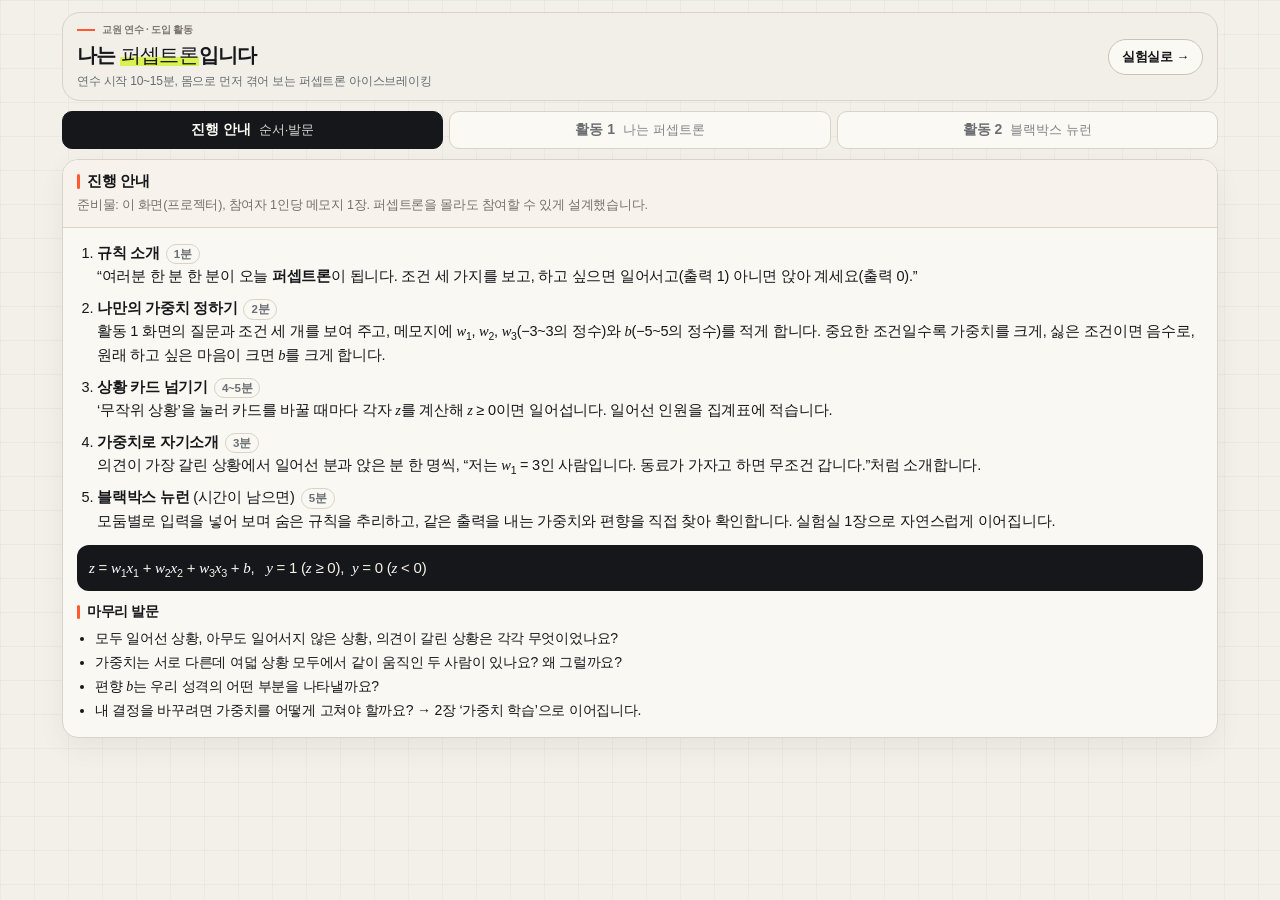
==== icebreaker/index.html @ 8905b806 "연수용 아이스브레이킹 페이지 추가 (나는 퍼셉트론 · 블랙박스 뉴런) Co-Authored-By: Claude Opus 5.5 <noreply@anthropic.com> Claud" ====
<!DOCTYPE html>
<html lang="ko">
<head>
<meta charset="UTF-8">
<meta name="viewport" content="width=device-width, initial-scale=1">
<title>퍼셉트론 아이스브레이킹</title>
<style>
  :root{
    --bg:#f2f0e9; --panel:#fbf9f3; --panel-2:#f4f1e9; --line:#d8d2c7;
    --text:#15171a; --muted:#6b6f74; --accent:#ff5a30; --lime:#d9f24f;
    --shadow:0 10px 28px rgba(21,23,26,.055); --radius:16px;
    --card:#fbf9f3; --ink:#15171a; --rule:#d8d2c7;
    --on:#d42a45; --off:#7d8798; --signal:#1c64d8; --good:#0c7f57; --bad:#b9500a;
    --math:"STIX Two Text","Times New Roman",serif;
  }
  *{box-sizing:border-box}
  html,body{margin:0}
  body{
    background:
      linear-gradient(rgba(21,23,26,.035) 1px, transparent 1px),
      linear-gradient(90deg, rgba(21,23,26,.035) 1px, transparent 1px),
      var(--bg);
    background-size:34px 34px;
    color:var(--text);
    font-family:Pretendard,"Apple SD Gothic Neo","Noto Sans KR",-apple-system,BlinkMacSystemFont,sans-serif;
    letter-spacing:-.015em; min-height:100vh; -webkit-font-smoothing:antialiased;
  }
  button,input,select{font:inherit;color:inherit}
  [hidden]{display:none!important}
  .app{width:100%;max-width:1180px;margin:0 auto;padding:12px;display:flex;flex-direction:column;gap:10px}

  .topbar{display:flex;gap:14px;justify-content:space-between;align-items:center;padding:10px 14px;
    background:rgba(242,240,233,.90);border:1px solid var(--line);border-radius:18px}
  .eyebrow{display:flex;align-items:center;gap:7px;margin-bottom:4px;color:#7b7770;font-size:10px;font-weight:750}
  .eyebrow span{display:block;width:18px;height:2px;background:var(--accent)}
  h1{font-size:clamp(19px,1.6vw,24px);margin:0;font-weight:800;letter-spacing:-.04em}
  h1 em{font-style:normal;font-weight:500;background:linear-gradient(transparent 60%,var(--lime) 0);padding:0 .04em}
  .subtitle{margin:4px 0 0;color:#666b6f;font-size:12px}
  .back{flex:none;color:var(--text);text-decoration:none;font-size:13px;font-weight:700;
    border:1px solid #c9c4b8;border-radius:999px;padding:8px 13px;background:#fbf9f3;white-space:nowrap}
  .back:hover{border-color:#15171a}

  .tabs{display:grid;grid-template-columns:repeat(3,1fr);gap:6px}
  .tabs button{display:flex;flex-direction:row;justify-content:center;gap:8px;align-items:center;padding:9px 4px;border-radius:10px;
    border:1px solid var(--rule);background:var(--card);color:var(--muted);font-weight:600;font-size:14px;cursor:pointer}
  .tabs button small{font-size:13px;font-weight:500;opacity:.85}
  .tabs button[aria-selected="true"]{background:var(--ink);color:var(--card);border-color:var(--ink)}
  .tabs button:focus-visible,.btn:focus-visible{outline:2px solid var(--signal);outline-offset:2px}

  .panel{min-width:0;display:flex;flex-direction:column;background:rgba(251,249,243,.96);border:1px solid var(--line);
    border-radius:var(--radius);box-shadow:var(--shadow);overflow:hidden}
  .panel-head{padding:12px 14px;border-bottom:1px solid var(--line);background:rgba(247,244,236,.92)}
  .panel-title{font-size:15px;font-weight:800;letter-spacing:-.025em;position:relative;padding-left:10px}
  .panel-title::before{content:"";position:absolute;left:0;top:.15em;bottom:.15em;width:3px;border-radius:3px;background:var(--accent)}
  .panel-desc{color:#74716b;font-size:12.5px;margin-top:5px;line-height:1.5}
  .panel-body{padding:14px;display:flex;flex-direction:column;gap:12px}
  .cols{display:grid;grid-template-columns:minmax(0,1.35fr) minmax(0,1fr);gap:10px;align-items:start}
  @media (max-width:900px){.cols{grid-template-columns:1fr}}

  .btn{border:1px solid #c9c4b8;background:#fbf9f3;color:#15171a;border-radius:999px;font-weight:700;font-size:14px;
    height:42px;padding:0 16px;cursor:pointer;line-height:1;white-space:nowrap;transition:background .15s,border-color .15s,transform .15s}
  .btn:hover:not(:disabled){transform:translateY(-1px);border-color:#15171a;background:#f2efe6}
  .btn:disabled{opacity:.4;cursor:not-allowed}
  .btn.primary{background:#15171a;color:#fff;border-color:#15171a}
  .btn.primary:hover:not(:disabled){background:#2b2e31}
  .btn.sm{height:34px;font-size:13px;padding:0 12px}
  .row{display:flex;flex-wrap:wrap;gap:8px;align-items:center}

  .m{font-family:var(--math);font-style:italic;font-weight:500}
  sub{font-style:normal;font-size:.72em;line-height:0}
  .lead{margin:0;font-size:14px;color:var(--muted);line-height:1.6}
  .formula{background:#15171a;color:#f6f2e9;border-radius:12px;padding:10px 12px;line-height:1.7;font-size:15px}
  .formula .m{color:#fff}

  /* 진행 안내 */
  .guide ol{margin:0;padding-left:20px;display:flex;flex-direction:column;gap:9px;font-size:14.5px;line-height:1.6}
  .guide li b{font-weight:800}
  .guide .time{display:inline-block;margin-left:6px;font-size:11.5px;font-weight:700;color:var(--muted);border:1px solid var(--rule);border-radius:99px;padding:0 7px}
  .ask-list{margin:0;padding-left:18px;font-size:14px;line-height:1.7}

  /* 상황 카드 */
  .preset{display:flex;gap:8px;align-items:center;flex-wrap:wrap}
  .preset select{height:38px;border:1px solid #c9c4b8;border-radius:10px;background:#fff;padding:0 10px;font-weight:700;max-width:100%}
  .question{font-size:clamp(22px,2.6vw,32px);font-weight:800;letter-spacing:-.04em;margin:0;text-align:center}
  .conds{display:grid;grid-template-columns:repeat(3,minmax(0,1fr));gap:10px}
  @media (max-width:620px){.conds{grid-template-columns:1fr}}
  .cond{border:2px solid var(--rule);border-radius:14px;background:#fff;padding:14px 12px;cursor:pointer;text-align:center;
    display:flex;flex-direction:column;gap:6px;align-items:center;transition:border-color .2s,background .2s}
  .cond .xname{font-size:14px;color:var(--muted)}
  .cond .ctext{font-size:clamp(16px,1.5vw,19px);font-weight:700;line-height:1.35;min-height:2.7em;display:flex;align-items:center}
  .cond .val{font-size:30px;font-weight:800;font-variant-numeric:tabular-nums;width:56px;height:56px;border-radius:50%;
    display:grid;place-items:center;background:var(--off);color:#fff}
  .cond.on{border-color:var(--on);background:color-mix(in srgb,var(--on) 7%,#fff)}
  .cond.on .val{background:var(--on)}
  .cond .yn{font-size:13px;font-weight:700;color:var(--muted)}
  .cond.on .yn{color:var(--on)}
  .cond:focus-visible{outline:2px solid var(--signal);outline-offset:2px}

  /* 계산기 */
  .wgrid{display:grid;grid-template-columns:repeat(4,minmax(0,1fr));gap:8px}
  .wfld{display:flex;flex-direction:column;align-items:center;gap:4px;font-size:15px}
  .stepper{display:flex;align-items:stretch;height:36px;background:var(--card);border:1.5px solid var(--ink);border-radius:9px;overflow:hidden;width:100%;max-width:120px}
  .stepper button{flex:1;border:0;background:transparent;font-size:18px;cursor:pointer;padding:0}
  .stepper button:active{background:var(--rule)}
  .stepper input{width:40px;flex:1.3;min-width:0;border:0;border-left:1px solid var(--rule);border-right:1px solid var(--rule);
    text-align:center;font-size:17px;font-weight:700;background:transparent;font-variant-numeric:tabular-nums;padding:0}
  .calc{background:var(--panel-2);border:1px solid #ddd7cc;border-radius:12px;padding:10px 12px;font-size:15.5px;line-height:1.7;font-variant-numeric:tabular-nums;overflow-wrap:anywhere}
  .lamp{display:flex;align-items:center;gap:12px;font-size:17px;font-weight:800}
  .lamp i{width:46px;height:46px;border-radius:50%;background:var(--off);flex:none;transition:background .2s,box-shadow .2s}
  .lamp.on i{background:var(--on);box-shadow:0 0 0 6px color-mix(in srgb,var(--on) 18%,transparent),0 0 22px var(--on)}

  /* 집계표 */
  table{width:100%;border-collapse:collapse;font-variant-numeric:tabular-nums;font-size:14px}
  th,td{padding:5px 3px;text-align:center;border-bottom:1px solid var(--rule)}
  th{font-size:12.5px;color:var(--muted);font-weight:600}
  tr.cur td{background:color-mix(in srgb,var(--signal) 12%,transparent)}
  tr.pick{cursor:pointer}
  tr.pick:hover td{background:color-mix(in srgb,var(--signal) 6%,transparent)}
  td input{width:56px;height:30px;border:1px solid #d3cec3;border-radius:8px;text-align:center;font-weight:700;background:#fff}
  .pill{display:inline-block;min-width:26px;padding:0 7px;border-radius:99px;font-weight:700;color:#fff}
  .pill.on{background:var(--on)}.pill.off{background:var(--off)}
  .ok{color:var(--good);font-weight:700}.ng{color:var(--bad);font-weight:700}

  /* 블랙박스 */
  .box{display:flex;align-items:center;justify-content:center;gap:14px;flex-wrap:wrap;padding:16px 8px;background:#fff;border:1px solid #e3ded4;border-radius:14px}
  .inbtn{width:78px;height:78px;border-radius:16px;border:2px solid var(--ink);background:#fff;font-size:30px;font-weight:800;cursor:pointer;
    display:flex;flex-direction:column;align-items:center;justify-content:center;line-height:1.1;font-variant-numeric:tabular-nums}
  .inbtn small{font-family:var(--math);font-style:italic;font-size:15px;font-weight:500}
  .inbtn.on{background:var(--ink);color:#fff}
  .blackbox{width:120px;height:96px;border-radius:16px;background:#15171a;color:#d9f24f;display:grid;place-items:center;font-size:44px;font-weight:800}
  .arrow{font-size:26px;color:var(--muted)}
  .verdict{margin:0;font-size:15px;font-weight:700;min-height:22px}
  .verdict.ok{color:var(--good)}.verdict.ng{color:var(--bad)}
  .seg{display:inline-flex;border:1px solid var(--rule);border-radius:9px;background:var(--card);padding:2px;gap:2px}
  .seg button{padding:6px 12px;border-radius:7px;font-size:14px;font-weight:600;color:var(--muted);border:0;background:transparent;cursor:pointer}
  .seg button[aria-pressed="true"]{background:var(--ink);color:var(--card)}
  .counter{font-size:14px;font-weight:700;color:var(--muted)}
  .counter b{color:var(--text);font-size:18px}
  .reveal{border:2px dashed var(--accent);border-radius:12px;padding:10px 12px;font-size:15px;line-height:1.6;background:#fff7ed}
  @media (max-width:520px){
    .app{padding:7px}
    .tabs button{flex-direction:column;gap:0;font-size:13px}
    .tabs button small{font-size:11px}
    .wgrid{grid-template-columns:repeat(2,minmax(0,1fr))}
    .inbtn{width:64px;height:64px}
    .blackbox{width:90px;height:76px;font-size:34px}
  }
</style>
</head>
<body>
<div class="app">
  <header class="topbar">
    <div>
      <div class="eyebrow"><span></span>교원 연수 · 도입 활동</div>
      <h1>나는 <em>퍼셉트론</em>입니다</h1>
      <p class="subtitle">연수 시작 10~15분, 몸으로 먼저 겪어 보는 퍼셉트론 아이스브레이킹</p>
    </div>
    <a class="back" href="../">실험실로 →</a>
  </header>

  <nav class="tabs" role="tablist" aria-label="활동">
    <button type="button" role="tab" data-tab="guide" aria-selected="true">진행 안내<small>순서·발문</small></button>
    <button type="button" role="tab" data-tab="me" aria-selected="false">활동 1<small>나는 퍼셉트론</small></button>
    <button type="button" role="tab" data-tab="box" aria-selected="false">활동 2<small>블랙박스 뉴런</small></button>
  </nav>

  <!-- ===== 진행 안내 ===== -->
  <section id="tab-guide" class="panel guide">
    <div class="panel-head">
      <div class="panel-title">진행 안내</div>
      <div class="panel-desc">준비물: 이 화면(프로젝터), 참여자 1인당 메모지 1장. 퍼셉트론을 몰라도 참여할 수 있게 설계했습니다.</div>
    </div>
    <div class="panel-body">
      <ol>
        <li><b>규칙 소개</b><span class="time">1분</span><br>
          “여러분 한 분 한 분이 오늘 <b>퍼셉트론</b>이 됩니다. 조건 세 가지를 보고, 하고 싶으면 일어서고(출력 1) 아니면 앉아 계세요(출력 0).”</li>
        <li><b>나만의 가중치 정하기</b><span class="time">2분</span><br>
          활동 1 화면의 질문과 조건 세 개를 보여 주고, 메모지에 <span class="m">w</span><sub>1</sub>, <span class="m">w</span><sub>2</sub>, <span class="m">w</span><sub>3</sub>(−3~3의 정수)와 <span class="m">b</span>(−5~5의 정수)를 적게 합니다.
          중요한 조건일수록 가중치를 크게, 싫은 조건이면 음수로, 원래 하고 싶은 마음이 크면 <span class="m">b</span>를 크게 합니다.</li>
        <li><b>상황 카드 넘기기</b><span class="time">4~5분</span><br>
          ‘무작위 상황’을 눌러 카드를 바꿀 때마다 각자 <span class="m">z</span>를 계산해 <span class="m">z</span> ≥ 0이면 일어섭니다. 일어선 인원을 집계표에 적습니다.</li>
        <li><b>가중치로 자기소개</b><span class="time">3분</span><br>
          의견이 가장 갈린 상황에서 일어선 분과 앉은 분 한 명씩, “저는 <span class="m">w</span><sub>1</sub> = 3인 사람입니다. 동료가 가자고 하면 무조건 갑니다.”처럼 소개합니다.</li>
        <li><b>블랙박스 뉴런</b> (시간이 남으면)<span class="time">5분</span><br>
          모둠별로 입력을 넣어 보며 숨은 규칙을 추리하고, 같은 출력을 내는 가중치와 편향을 직접 찾아 확인합니다. 실험실 1장으로 자연스럽게 이어집니다.</li>
      </ol>
      <div class="formula">
        <span class="m">z</span> = <span class="m">w</span><sub>1</sub><span class="m">x</span><sub>1</sub> + <span class="m">w</span><sub>2</sub><span class="m">x</span><sub>2</sub> + <span class="m">w</span><sub>3</sub><span class="m">x</span><sub>3</sub> + <span class="m">b</span>,&nbsp;&nbsp;
        <span class="m">y</span> = 1 (<span class="m">z</span> ≥ 0),&nbsp; <span class="m">y</span> = 0 (<span class="m">z</span> &lt; 0)
      </div>
      <div>
        <div class="panel-title" style="font-size:14px;margin-bottom:6px">마무리 발문</div>
        <ul class="ask-list">
          <li>모두 일어선 상황, 아무도 일어서지 않은 상황, 의견이 갈린 상황은 각각 무엇이었나요?</li>
          <li>가중치는 서로 다른데 여덟 상황 모두에서 같이 움직인 두 사람이 있나요? 왜 그럴까요?</li>
          <li>편향 <span class="m">b</span>는 우리 성격의 어떤 부분을 나타낼까요?</li>
          <li>내 결정을 바꾸려면 가중치를 어떻게 고쳐야 할까요? → 2장 ‘가중치 학습’으로 이어집니다.</li>
        </ul>
      </div>
    </div>
  </section>

  <!-- ===== 활동 1 ===== -->
  <section id="tab-me" hidden>
    <div class="cols">
      <article class="panel">
        <div class="panel-head">
          <div class="panel-title">상황 카드</div>
          <div class="panel-desc">조건 카드를 누르면 0과 1이 바뀝니다. 각자 <span class="m">z</span> ≥ 0이면 일어서세요.</div>
        </div>
        <div class="panel-body">
          <div class="preset">
            <label for="preset" style="font-size:13px;font-weight:700;color:var(--muted)">주제</label>
            <select id="preset"></select>
          </div>
          <p class="question" id="question"></p>
          <div class="conds" id="conds"></div>
          <div class="row" style="justify-content:center">
            <button type="button" class="btn primary" id="randBtn">무작위 상황</button>
            <button type="button" class="btn" id="nextBtn">다음 상황(순서대로)</button>
          </div>
        </div>
      </article>

      <article class="panel">
        <div class="panel-head">
          <div class="panel-title">진행자의 퍼셉트론</div>
          <div class="panel-desc">진행자가 시범으로 자기 가중치를 넣어 계산 과정을 보여 줍니다.</div>
        </div>
        <div class="panel-body">
          <div class="wgrid" id="wgrid"></div>
          <div class="calc" id="calc"></div>
          <div class="lamp" id="lamp"><i></i><span id="lampTxt"></span></div>
        </div>
      </article>
    </div>

    <article class="panel" style="margin-top:10px">
      <div class="panel-head">
        <div class="panel-title">집계표</div>
        <div class="panel-desc">줄을 누르면 그 상황이 카드에 나타납니다. 일어선 인원을 적으면 의견이 가장 갈린 상황을 찾아 줍니다.</div>
      </div>
      <div class="panel-body">
        <div class="row">
          <label style="font-size:13px;font-weight:700;color:var(--muted)">참여 인원 <input type="number" id="total" min="1" max="200" value="20" style="width:64px;height:32px;border:1px solid #d3cec3;border-radius:8px;text-align:center;font-weight:700"></label>
          <button type="button" class="btn sm" id="clearTally">집계 지우기</button>
        </div>
        <div style="overflow-x:auto"><table id="tally"></table></div>
        <p class="verdict" id="split"></p>
      </div>
    </article>
  </section>

  <!-- ===== 활동 2 ===== -->
  <section id="tab-box" hidden>
    <div class="cols">
      <article class="panel">
        <div class="panel-head">
          <div class="panel-title">블랙박스 뉴런</div>
          <div class="panel-desc">상자 안에 가중치와 편향을 알 수 없는 퍼셉트론이 숨어 있습니다. 입력을 넣어 보고 규칙을 추리하세요. 적은 횟수로 맞힐수록 잘한 것입니다.</div>
        </div>
        <div class="panel-body">
          <div class="row" style="justify-content:space-between">
            <div class="seg" id="levelSeg">
              <button type="button" data-n="2" aria-pressed="true">입력 2개</button>
              <button type="button" data-n="3" aria-pressed="false">입력 3개</button>
            </div>
            <button type="button" class="btn sm" id="newBox">새 블랙박스</button>
          </div>
          <div class="box">
            <div class="row" id="inBtns"></div>
            <span class="arrow">→</span>
            <div class="blackbox">?</div>
            <span class="arrow">→</span>
            <div class="lamp" id="bLamp"><i></i><span id="bLampTxt">?</span></div>
          </div>
          <div class="row" style="justify-content:space-between">
            <button type="button" class="btn primary" id="probe">신호 보내기</button>
            <span class="counter">시도 <b id="probeCnt">0</b>번</span>
          </div>
          <div style="overflow-x:auto"><table id="probeLog"></table></div>
        </div>
      </article>

      <article class="panel">
        <div class="panel-head">
          <div class="panel-title">가중치와 편향 맞히기</div>
          <div class="panel-desc">규칙을 추리했다면 같은 출력을 내는 <span class="m">w</span>와 <span class="m">b</span>를 넣어 확인하세요. 답은 하나가 아닙니다.</div>
        </div>
        <div class="panel-body">
          <div class="wgrid" id="gwgrid"></div>
          <button type="button" class="btn primary" id="check">모든 입력에서 확인</button>
          <p class="verdict" id="gVerdict"></p>
          <div style="overflow-x:auto"><table id="gTable" hidden></table></div>
          <button type="button" class="btn" id="revealBtn">정답 공개</button>
          <div class="reveal" id="reveal" hidden></div>
        </div>
      </article>
    </div>
  </section>
</div>

<script>
(function(){
  "use strict";
  var $=function(id){return document.getElementById(id);};
  function step(z){return z>=0?1:0;}
  function fmt(n){return n<0?"−"+(-n):String(n);}
  function par(n){return n<0?"("+fmt(n)+")":fmt(n);}
  var M=function(s){return '<span class="m">'+s+'</span>';};
  function sym(v,i){return M(v)+"<sub>"+i+"</sub>";}
  function cases(n){var out=[];for(var k=0;k<(1<<n);k++){var c=[];for(var j=n-1;j>=0;j--)c.push((k>>j)&1);out.push(c);}return out;}

  /* ---------- 탭 ---------- */
  var tabs=document.querySelectorAll(".tabs button");
  tabs.forEach(function(t){t.addEventListener("click",function(){
    tabs.forEach(function(o){o.setAttribute("aria-selected",o===t?"true":"false");});
    ["guide","me","box"].forEach(function(k){$("tab-"+k).hidden=k!==t.dataset.tab;});
  });});

  /* ---------- 가중치 입력기 ---------- */
  function makeSteppers(host,names,vals,ranges,onChange){
    host.innerHTML="";
    var inputs=[];
    names.forEach(function(nm,i){
      var f=document.createElement("div"); f.className="wfld";
      f.innerHTML='<div>'+nm+'</div><div class="stepper"><button type="button" aria-label="줄이기">−</button>'+
        '<input type="text" inputmode="numeric" value="'+vals[i]+'"><button type="button" aria-label="늘리기">+</button></div>';
      var bs=f.querySelectorAll("button"), inp=f.querySelector("input"), r=ranges[i];
      function set(v){v=Math.max(r[0],Math.min(r[1],Math.round(v)));if(isNaN(v))v=0;vals[i]=v;inp.value=fmt(v);onChange();}
      bs[0].addEventListener("click",function(){set(vals[i]-1);});
      bs[1].addEventListener("click",function(){set(vals[i]+1);});
      inp.addEventListener("change",function(){set(parseFloat(inp.value.replace("−","-")));});
      inp.value=fmt(vals[i]);
      host.appendChild(f); inputs.push(inp);
    });
    return inputs;
  }

  /* ================= 활동 1 ================= */
  var PRESETS=[
    {q:"연수 끝나고 커피 한잔 할까?", c:["동료가 같이 가자고 한다","내일 수업 준비를 다 했다","카페까지 걸어서 5분이다"], w:[3,1,1], b:-2},
    {q:"이 문항, 이번 시험에 낼까?", c:["교과서 핵심 개념이다","학생들이 자주 틀린다","채점 기준 세우기가 쉽다"], w:[2,1,2], b:-3},
    {q:"이번 주말에 등산 갈까?", c:["날씨가 맑다","전날 늦게 잤다","친구가 차를 태워 준다"], w:[2,-3,1], b:-1},
    {q:"점심 메뉴, 오늘은 짜장면?", c:["어제 면을 먹었다","배가 많이 고프다","오후에 공개수업이 있다"], w:[-2,2,-1], b:0}
  ];
  var A={p:0, x:[1,0,1], w:PRESETS[0].w.slice(), b:PRESETS[0].b, order:0, tally:{}};
  var sel=$("preset");
  PRESETS.forEach(function(p,i){var o=document.createElement("option");o.value=i;o.textContent=p.q;sel.appendChild(o);});
  var CASES3=cases(3);

  function keyOf(x){return x.join("");}
  function renderConds(){
    var P=PRESETS[A.p], h="";
    $("question").textContent=P.q;
    P.c.forEach(function(t,i){
      var on=A.x[i]===1;
      h+='<div class="cond'+(on?" on":"")+'" role="button" tabindex="0" data-i="'+i+'" aria-pressed="'+on+'">'+
        '<div class="xname">'+sym("x",i+1)+'</div><div class="ctext">'+t+'</div>'+
        '<div class="val">'+A.x[i]+'</div><div class="yn">'+(on?"그렇다":"아니다")+'</div></div>';
    });
    $("conds").innerHTML=h;
  }
  $("conds").addEventListener("click",function(e){var c=e.target.closest(".cond");if(!c)return;var i=+c.dataset.i;A.x[i]=1-A.x[i];renderAll();});
  $("conds").addEventListener("keydown",function(e){if(e.key!=="Enter"&&e.key!==" ")return;var c=e.target.closest(".cond");if(!c)return;e.preventDefault();var i=+c.dataset.i;A.x[i]=1-A.x[i];renderAll();c=$("conds").querySelector('[data-i="'+i+'"]');if(c)c.focus();});

  function renderCalc(){
    var z=A.w[0]*A.x[0]+A.w[1]*A.x[1]+A.w[2]*A.x[2]+A.b, y=step(z);
    var terms=[0,1,2].map(function(i){return par(A.w[i])+"×"+A.x[i];}).join(" + ");
    $("calc").innerHTML=M("z")+" = "+sym("w",1)+sym("x",1)+" + "+sym("w",2)+sym("x",2)+" + "+sym("w",3)+sym("x",3)+" + "+M("b")+
      "<br>&nbsp;&nbsp;= "+terms+" + "+par(A.b)+
      "<br>&nbsp;&nbsp;= <b>"+fmt(z)+"</b>&nbsp;&nbsp;"+(z>=0?"≥ 0":"&lt; 0");
    $("lamp").classList.toggle("on",y===1);
    $("lampTxt").textContent=y===1?"출력 1 · 일어서기!":"출력 0 · 앉아 있기";
  }
  function renderTally(){
    var P=PRESETS[A.p], h="<thead><tr><th>상황</th>";
    for(var i=0;i<3;i++) h+="<th>"+sym("x",i+1)+"</th>";
    h+="<th>진행자 "+M("y")+"</th><th>일어선 인원</th></tr></thead><tbody>";
    CASES3.forEach(function(c,k){
      var z=A.w[0]*c[0]+A.w[1]*c[1]+A.w[2]*c[2]+A.b, y=step(z), key=keyOf(c);
      var v=A.tally[key]; v=(v===undefined||v===null)?"":v;
      h+='<tr class="pick'+(key===keyOf(A.x)?" cur":"")+'" data-k="'+key+'"><td>'+(k+1)+'</td><td>'+c[0]+'</td><td>'+c[1]+'</td><td>'+c[2]+'</td>'+
        '<td><span class="pill '+(y?"on":"off")+'">'+y+'</span></td>'+
        '<td><input type="number" min="0" data-k="'+key+'" value="'+v+'" aria-label="상황 '+(k+1)+' 일어선 인원"></td></tr>';
    });
    $("tally").innerHTML=h+"</tbody>";
    renderSplit();
  }
  function renderSplit(){
    var n=Math.max(1,+$("total").value||1), best=null, all=[], none=[], filled=0;
    CASES3.forEach(function(c,k){
      var v=A.tally[keyOf(c)]; if(v===undefined||v===null||v==="")return; v=+v; filled++;
      if(v>=n) all.push(k+1); if(v===0) none.push(k+1);
      var d=Math.abs(v-n/2); if(best===null||d<best.d) best={d:d,k:k+1,v:v};
    });
    if(!filled){$("split").textContent="";$("split").className="verdict";return;}
    var s="의견이 가장 갈린 상황: "+best.k+"번 ("+best.v+"명 / "+n+"명)";
    if(all.length) s+=" · 모두 일어선 상황: "+all.join(", ")+"번";
    if(none.length) s+=" · 아무도 안 일어선 상황: "+none.join(", ")+"번";
    $("split").textContent=s; $("split").className="verdict ok";
  }
  $("tally").addEventListener("input",function(e){
    var t=e.target; if(t.tagName!=="INPUT")return;
    A.tally[t.dataset.k]=t.value===""?null:Math.max(0,+t.value); renderSplit();
  });
  $("tally").addEventListener("click",function(e){
    if(e.target.tagName==="INPUT")return;
    var r=e.target.closest("tr.pick"); if(!r)return;
    A.x=r.dataset.k.split("").map(Number); renderAll();
  });
  $("total").addEventListener("input",renderSplit);
  $("clearTally").addEventListener("click",function(){A.tally={};renderTally();});

  function renderAll(){renderConds();renderCalc();
    // 집계표는 입력 중인 칸을 지우지 않도록 현재 줄 표시만 갱신
    document.querySelectorAll("#tally tr.pick").forEach(function(r){r.classList.toggle("cur",r.dataset.k===keyOf(A.x));});
  }
  function buildWeights(){
    var vals=[A.w[0],A.w[1],A.w[2],A.b];
    makeSteppers($("wgrid"),[sym("w",1),sym("w",2),sym("w",3),M("b")],vals,[[-3,3],[-3,3],[-3,3],[-5,5]],function(){
      A.w=[vals[0],vals[1],vals[2]];A.b=vals[3];renderCalc();renderTally();
    });
  }
  sel.addEventListener("change",function(){
    A.p=+sel.value; var P=PRESETS[A.p]; A.w=P.w.slice(); A.b=P.b; A.tally={};
    buildWeights(); renderAll(); renderTally();
  });
  $("randBtn").addEventListener("click",function(){
    var cur=keyOf(A.x), nx;
    do{nx=CASES3[Math.floor(Math.random()*8)];}while(keyOf(nx)===cur);
    A.x=nx.slice(); renderAll();
  });
  $("nextBtn").addEventListener("click",function(){
    var i=CASES3.findIndex(function(c){return keyOf(c)===keyOf(A.x);});
    A.x=CASES3[(i+1)%8].slice(); renderAll();
  });
  buildWeights(); renderAll(); renderTally();

  /* ================= 활동 2 ================= */
  // 모든 규칙은 정수 가중치·편향으로 실제로 구현됨 (아래 검사 코드 참고)
  var RULES={
    2:[
      {name:"논리곱(AND) — 둘 다 1일 때만 1", w:[1,1], b:-2},
      {name:"논리합(OR) — 하나라도 1이면 1", w:[1,1], b:-1},
      {name:"부정 논리곱(NAND) — 둘 다 1일 때만 0", w:[-1,-1], b:1},
      {name:"부정 논리합(NOR) — 둘 다 0일 때만 1", w:[-1,-1], b:0},
      {name:"x₁만 따라 하기 — x₂는 무시", w:[1,0], b:-1},
      {name:"x₂의 반대 — x₁은 무시", w:[0,-1], b:0},
      {name:"x₁이고 x₂가 아닐 때만 1", w:[1,-1], b:-1}
    ],
    3:[
      {name:"다수결 — 1이 두 개 이상이면 1", w:[1,1,1], b:-2},
      {name:"만장일치 — 셋 다 1일 때만 1", w:[1,1,1], b:-3},
      {name:"하나라도 1이면 1", w:[1,1,1], b:-1},
      {name:"x₁은 반드시, x₂·x₃ 중 하나 이상", w:[2,1,1], b:-3},
      {name:"x₃가 거부권 — x₁·x₂ 중 하나 이상이고 x₃ = 0", w:[1,1,-2], b:-1},
      {name:"x₁ 하나면 충분, 아니면 x₂·x₃ 둘 다", w:[2,1,1], b:-2}
    ]
  };
  var B={n:2, rule:null, x:[0,0], log:[], g:[0,0,0], last:-1};
  function out(rule,x){var z=rule.b;for(var i=0;i<x.length;i++)z+=rule.w[i]*x[i];return step(z);}
  function newBox(){
    var list=RULES[B.n], i;
    do{i=Math.floor(Math.random()*list.length);}while(list.length>1&&i===B.last);
    B.last=i; B.rule=list[i]; B.x=new Array(B.n).fill(0); B.log=[];
    B.g=new Array(B.n+1).fill(0);
    $("reveal").hidden=true; $("gVerdict").textContent=""; $("gVerdict").className="verdict"; $("gTable").hidden=true;
    $("bLamp").classList.remove("on"); $("bLampTxt").textContent="?";
    renderIns(); renderLog(); buildGuess();
  }
  function renderIns(){
    var h="";
    for(var i=0;i<B.n;i++) h+='<button type="button" class="inbtn'+(B.x[i]?" on":"")+'" data-i="'+i+'" aria-pressed="'+(B.x[i]===1)+'"><small>x<sub>'+(i+1)+'</sub></small>'+B.x[i]+'</button>';
    $("inBtns").innerHTML=h;
  }
  $("inBtns").addEventListener("click",function(e){var b=e.target.closest(".inbtn");if(!b)return;var i=+b.dataset.i;B.x[i]=1-B.x[i];
    $("bLamp").classList.remove("on");$("bLampTxt").textContent="?";renderIns();});
  $("probe").addEventListener("click",function(){
    var y=out(B.rule,B.x);
    B.log.push({x:B.x.slice(),y:y});
    $("bLamp").classList.toggle("on",y===1); $("bLampTxt").textContent="출력 "+y;
    renderLog();
  });
  function renderLog(){
    $("probeCnt").textContent=B.log.length;
    var seen={}, h="<thead><tr><th>시도</th>";
    for(var i=0;i<B.n;i++) h+="<th>"+sym("x",i+1)+"</th>";
    h+="<th>"+M("y")+"</th></tr></thead><tbody>";
    if(!B.log.length) h+='<tr><td colspan="'+(B.n+2)+'" style="color:var(--muted)">아직 보낸 신호가 없습니다.</td></tr>';
    B.log.forEach(function(r,k){seen[r.x.join("")]=1;
      h+="<tr><td>"+(k+1)+"</td>"+r.x.map(function(v){return "<td>"+v+"</td>";}).join("")+'<td><span class="pill '+(r.y?"on":"off")+'">'+r.y+"</span></td></tr>";});
    var kinds=Object.keys(seen).length;
    if(B.log.length) h+='<tr><td colspan="'+(B.n+2)+'" style="color:var(--muted);font-size:12.5px">서로 다른 입력 '+kinds+'가지 / 전체 '+(1<<B.n)+'가지 확인</td></tr>';
    $("probeLog").innerHTML=h+"</tbody>";
  }
  function buildGuess(){
    var names=[],ranges=[];
    for(var i=0;i<B.n;i++){names.push(sym("w",i+1));ranges.push([-5,5]);}
    names.push(M("b")); ranges.push([-9,9]);
    makeSteppers($("gwgrid"),names,B.g,ranges,function(){});
    $("gwgrid").style.gridTemplateColumns="repeat("+(B.n+1)+",minmax(0,1fr))";
  }
  $("check").addEventListener("click",function(){
    var gw=B.g.slice(0,B.n), gb=B.g[B.n], guess={w:gw,b:gb}, ok=0, cs=cases(B.n);
    var h="<thead><tr>";
    for(var i=0;i<B.n;i++) h+="<th>"+sym("x",i+1)+"</th>";
    h+="<th>내 "+M("z")+"</th><th>내 "+M("y")+"</th><th>블랙박스</th><th></th></tr></thead><tbody>";
    cs.forEach(function(c){
      var z=gb;for(var i=0;i<B.n;i++)z+=gw[i]*c[i];
      var y=step(z), t=out(B.rule,c), same=y===t; if(same)ok++;
      h+="<tr>"+c.map(function(v){return "<td>"+v+"</td>";}).join("")+"<td>"+fmt(z)+'</td><td><span class="pill '+(y?"on":"off")+'">'+y+'</span></td><td><span class="pill '+(t?"on":"off")+'">'+t+'</span></td><td class="'+(same?"ok":"ng")+'">'+(same?"○":"×")+"</td></tr>";
    });
    $("gTable").innerHTML=h+"</tbody>"; $("gTable").hidden=false;
    var v=$("gVerdict");
    if(ok===cs.length){v.textContent="성공! "+cs.length+"가지 입력 모두 블랙박스와 같습니다. (신호 "+B.log.length+"번 사용)";v.className="verdict ok";}
    else{v.textContent=cs.length+"가지 중 "+ok+"가지만 같습니다. 다른 입력을 더 넣어 보세요.";v.className="verdict ng";}
  });
  $("revealBtn").addEventListener("click",function(){
    var r=B.rule, terms=r.w.map(function(w,i){return sym("w",i+1)+" = "+fmt(w);}).join(", ");
    var nm=r.name.replace(/x([₁₂₃])/g,function(_,d){return sym("x","₁₂₃".indexOf(d)+1);});
    $("reveal").innerHTML="<b>숨은 규칙:</b> "+nm+"<br><b>상자 속 값의 예:</b> "+terms+", "+M("b")+" = "+fmt(r.b)+
      "<br><span style='font-size:13px;color:var(--muted)'>같은 규칙을 만드는 가중치와 편향은 이것 말고도 무수히 많습니다.</span>";
    $("reveal").hidden=false;
  });
  $("newBox").addEventListener("click",newBox);
  document.querySelectorAll("#levelSeg button").forEach(function(b){b.addEventListener("click",function(){
    document.querySelectorAll("#levelSeg button").forEach(function(o){o.setAttribute("aria-pressed",o===b?"true":"false");});
    B.n=+b.dataset.n; B.last=-1; newBox();
  });});
  newBox();
})();
</script>
</body>
</html>
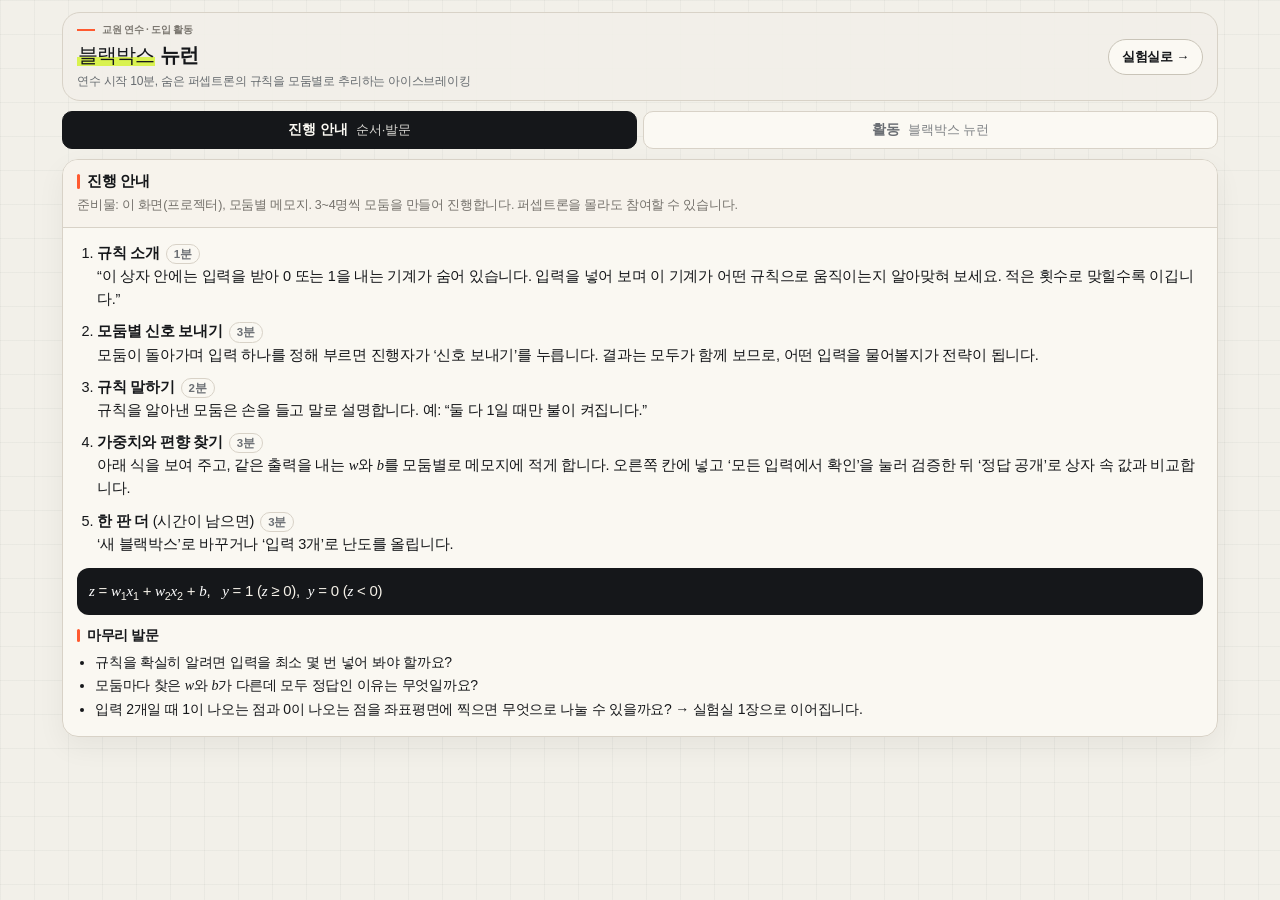
==== commit 9fb0ebd5: "아이스브레이킹: '나는 퍼셉트론' 활동 삭제, 블랙박스 뉴런만 남기고 진행 안내 수정 Co-Authored-By: Claude Opus 5.5 <noreply@anthropic.c" ====
--- a/icebreaker/index.html
+++ b/icebreaker/index.html
@@ -3,7 +3,7 @@
 <head>
 <meta charset="UTF-8">
 <meta name="viewport" content="width=device-width, initial-scale=1">
-<title>퍼셉트론 아이스브레이킹</title>
+<title>블랙박스 뉴런</title>
 <style>
   :root{
     --bg:#f2f0e9; --panel:#fbf9f3; --panel-2:#f4f1e9; --line:#d8d2c7;
@@ -40,7 +40,7 @@
     border:1px solid #c9c4b8;border-radius:999px;padding:8px 13px;background:#fbf9f3;white-space:nowrap}
   .back:hover{border-color:#15171a}
 
-  .tabs{display:grid;grid-template-columns:repeat(3,1fr);gap:6px}
+  .tabs{display:grid;grid-template-columns:repeat(2,1fr);gap:6px}
   .tabs button{display:flex;flex-direction:row;justify-content:center;gap:8px;align-items:center;padding:9px 4px;border-radius:10px;
     border:1px solid var(--rule);background:var(--card);color:var(--muted);font-weight:600;font-size:14px;cursor:pointer}
   .tabs button small{font-size:13px;font-weight:500;opacity:.85}
@@ -78,25 +78,7 @@
   .guide .time{display:inline-block;margin-left:6px;font-size:11.5px;font-weight:700;color:var(--muted);border:1px solid var(--rule);border-radius:99px;padding:0 7px}
   .ask-list{margin:0;padding-left:18px;font-size:14px;line-height:1.7}
 
-  /* 상황 카드 */
-  .preset{display:flex;gap:8px;align-items:center;flex-wrap:wrap}
-  .preset select{height:38px;border:1px solid #c9c4b8;border-radius:10px;background:#fff;padding:0 10px;font-weight:700;max-width:100%}
-  .question{font-size:clamp(22px,2.6vw,32px);font-weight:800;letter-spacing:-.04em;margin:0;text-align:center}
-  .conds{display:grid;grid-template-columns:repeat(3,minmax(0,1fr));gap:10px}
-  @media (max-width:620px){.conds{grid-template-columns:1fr}}
-  .cond{border:2px solid var(--rule);border-radius:14px;background:#fff;padding:14px 12px;cursor:pointer;text-align:center;
-    display:flex;flex-direction:column;gap:6px;align-items:center;transition:border-color .2s,background .2s}
-  .cond .xname{font-size:14px;color:var(--muted)}
-  .cond .ctext{font-size:clamp(16px,1.5vw,19px);font-weight:700;line-height:1.35;min-height:2.7em;display:flex;align-items:center}
-  .cond .val{font-size:30px;font-weight:800;font-variant-numeric:tabular-nums;width:56px;height:56px;border-radius:50%;
-    display:grid;place-items:center;background:var(--off);color:#fff}
-  .cond.on{border-color:var(--on);background:color-mix(in srgb,var(--on) 7%,#fff)}
-  .cond.on .val{background:var(--on)}
-  .cond .yn{font-size:13px;font-weight:700;color:var(--muted)}
-  .cond.on .yn{color:var(--on)}
-  .cond:focus-visible{outline:2px solid var(--signal);outline-offset:2px}
-
-  /* 계산기 */
+  /* 가중치 입력기 · 출력 램프 */
   .wgrid{display:grid;grid-template-columns:repeat(4,minmax(0,1fr));gap:8px}
   .wfld{display:flex;flex-direction:column;align-items:center;gap:4px;font-size:15px}
   .stepper{display:flex;align-items:stretch;height:36px;background:var(--card);border:1.5px solid var(--ink);border-radius:9px;overflow:hidden;width:100%;max-width:120px}
@@ -104,19 +86,14 @@
   .stepper button:active{background:var(--rule)}
   .stepper input{width:40px;flex:1.3;min-width:0;border:0;border-left:1px solid var(--rule);border-right:1px solid var(--rule);
     text-align:center;font-size:17px;font-weight:700;background:transparent;font-variant-numeric:tabular-nums;padding:0}
-  .calc{background:var(--panel-2);border:1px solid #ddd7cc;border-radius:12px;padding:10px 12px;font-size:15.5px;line-height:1.7;font-variant-numeric:tabular-nums;overflow-wrap:anywhere}
   .lamp{display:flex;align-items:center;gap:12px;font-size:17px;font-weight:800}
   .lamp i{width:46px;height:46px;border-radius:50%;background:var(--off);flex:none;transition:background .2s,box-shadow .2s}
   .lamp.on i{background:var(--on);box-shadow:0 0 0 6px color-mix(in srgb,var(--on) 18%,transparent),0 0 22px var(--on)}
 
-  /* 집계표 */
+  /* 표 */
   table{width:100%;border-collapse:collapse;font-variant-numeric:tabular-nums;font-size:14px}
   th,td{padding:5px 3px;text-align:center;border-bottom:1px solid var(--rule)}
   th{font-size:12.5px;color:var(--muted);font-weight:600}
-  tr.cur td{background:color-mix(in srgb,var(--signal) 12%,transparent)}
-  tr.pick{cursor:pointer}
-  tr.pick:hover td{background:color-mix(in srgb,var(--signal) 6%,transparent)}
-  td input{width:56px;height:30px;border:1px solid #d3cec3;border-radius:8px;text-align:center;font-weight:700;background:#fff}
   .pill{display:inline-block;min-width:26px;padding:0 7px;border-radius:99px;font-weight:700;color:#fff}
   .pill.on{background:var(--on)}.pill.off{background:var(--off)}
   .ok{color:var(--good);font-weight:700}.ng{color:var(--bad);font-weight:700}
@@ -152,106 +129,52 @@
   <header class="topbar">
     <div>
       <div class="eyebrow"><span></span>교원 연수 · 도입 활동</div>
-      <h1>나는 <em>퍼셉트론</em>입니다</h1>
-      <p class="subtitle">연수 시작 10~15분, 몸으로 먼저 겪어 보는 퍼셉트론 아이스브레이킹</p>
+      <h1><em>블랙박스</em> 뉴런</h1>
+      <p class="subtitle">연수 시작 10분, 숨은 퍼셉트론의 규칙을 모둠별로 추리하는 아이스브레이킹</p>
     </div>
     <a class="back" href="../">실험실로 →</a>
   </header>
 
   <nav class="tabs" role="tablist" aria-label="활동">
     <button type="button" role="tab" data-tab="guide" aria-selected="true">진행 안내<small>순서·발문</small></button>
-    <button type="button" role="tab" data-tab="me" aria-selected="false">활동 1<small>나는 퍼셉트론</small></button>
-    <button type="button" role="tab" data-tab="box" aria-selected="false">활동 2<small>블랙박스 뉴런</small></button>
+    <button type="button" role="tab" data-tab="box" aria-selected="false">활동<small>블랙박스 뉴런</small></button>
   </nav>
 
   <!-- ===== 진행 안내 ===== -->
   <section id="tab-guide" class="panel guide">
     <div class="panel-head">
       <div class="panel-title">진행 안내</div>
-      <div class="panel-desc">준비물: 이 화면(프로젝터), 참여자 1인당 메모지 1장. 퍼셉트론을 몰라도 참여할 수 있게 설계했습니다.</div>
+      <div class="panel-desc">준비물: 이 화면(프로젝터), 모둠별 메모지. 3~4명씩 모둠을 만들어 진행합니다. 퍼셉트론을 몰라도 참여할 수 있습니다.</div>
     </div>
     <div class="panel-body">
       <ol>
         <li><b>규칙 소개</b><span class="time">1분</span><br>
-          “여러분 한 분 한 분이 오늘 <b>퍼셉트론</b>이 됩니다. 조건 세 가지를 보고, 하고 싶으면 일어서고(출력 1) 아니면 앉아 계세요(출력 0).”</li>
-        <li><b>나만의 가중치 정하기</b><span class="time">2분</span><br>
-          활동 1 화면의 질문과 조건 세 개를 보여 주고, 메모지에 <span class="m">w</span><sub>1</sub>, <span class="m">w</span><sub>2</sub>, <span class="m">w</span><sub>3</sub>(−3~3의 정수)와 <span class="m">b</span>(−5~5의 정수)를 적게 합니다.
-          중요한 조건일수록 가중치를 크게, 싫은 조건이면 음수로, 원래 하고 싶은 마음이 크면 <span class="m">b</span>를 크게 합니다.</li>
-        <li><b>상황 카드 넘기기</b><span class="time">4~5분</span><br>
-          ‘무작위 상황’을 눌러 카드를 바꿀 때마다 각자 <span class="m">z</span>를 계산해 <span class="m">z</span> ≥ 0이면 일어섭니다. 일어선 인원을 집계표에 적습니다.</li>
-        <li><b>가중치로 자기소개</b><span class="time">3분</span><br>
-          의견이 가장 갈린 상황에서 일어선 분과 앉은 분 한 명씩, “저는 <span class="m">w</span><sub>1</sub> = 3인 사람입니다. 동료가 가자고 하면 무조건 갑니다.”처럼 소개합니다.</li>
-        <li><b>블랙박스 뉴런</b> (시간이 남으면)<span class="time">5분</span><br>
-          모둠별로 입력을 넣어 보며 숨은 규칙을 추리하고, 같은 출력을 내는 가중치와 편향을 직접 찾아 확인합니다. 실험실 1장으로 자연스럽게 이어집니다.</li>
+          “이 상자 안에는 입력을 받아 0 또는 1을 내는 기계가 숨어 있습니다. 입력을 넣어 보며 이 기계가 어떤 규칙으로 움직이는지 알아맞혀 보세요. 적은 횟수로 맞힐수록 이깁니다.”</li>
+        <li><b>모둠별 신호 보내기</b><span class="time">3분</span><br>
+          모둠이 돌아가며 입력 하나를 정해 부르면 진행자가 ‘신호 보내기’를 누릅니다. 결과는 모두가 함께 보므로, 어떤 입력을 물어볼지가 전략이 됩니다.</li>
+        <li><b>규칙 말하기</b><span class="time">2분</span><br>
+          규칙을 알아낸 모둠은 손을 들고 말로 설명합니다. 예: “둘 다 1일 때만 불이 켜집니다.”</li>
+        <li><b>가중치와 편향 찾기</b><span class="time">3분</span><br>
+          아래 식을 보여 주고, 같은 출력을 내는 <span class="m">w</span>와 <span class="m">b</span>를 모둠별로 메모지에 적게 합니다. 오른쪽 칸에 넣고 ‘모든 입력에서 확인’을 눌러 검증한 뒤 ‘정답 공개’로 상자 속 값과 비교합니다.</li>
+        <li><b>한 판 더</b> (시간이 남으면)<span class="time">3분</span><br>
+          ‘새 블랙박스’로 바꾸거나 ‘입력 3개’로 난도를 올립니다.</li>
       </ol>
       <div class="formula">
-        <span class="m">z</span> = <span class="m">w</span><sub>1</sub><span class="m">x</span><sub>1</sub> + <span class="m">w</span><sub>2</sub><span class="m">x</span><sub>2</sub> + <span class="m">w</span><sub>3</sub><span class="m">x</span><sub>3</sub> + <span class="m">b</span>,&nbsp;&nbsp;
+        <span class="m">z</span> = <span class="m">w</span><sub>1</sub><span class="m">x</span><sub>1</sub> + <span class="m">w</span><sub>2</sub><span class="m">x</span><sub>2</sub> + <span class="m">b</span>,&nbsp;&nbsp;
         <span class="m">y</span> = 1 (<span class="m">z</span> ≥ 0),&nbsp; <span class="m">y</span> = 0 (<span class="m">z</span> &lt; 0)
       </div>
       <div>
         <div class="panel-title" style="font-size:14px;margin-bottom:6px">마무리 발문</div>
         <ul class="ask-list">
-          <li>모두 일어선 상황, 아무도 일어서지 않은 상황, 의견이 갈린 상황은 각각 무엇이었나요?</li>
-          <li>가중치는 서로 다른데 여덟 상황 모두에서 같이 움직인 두 사람이 있나요? 왜 그럴까요?</li>
-          <li>편향 <span class="m">b</span>는 우리 성격의 어떤 부분을 나타낼까요?</li>
-          <li>내 결정을 바꾸려면 가중치를 어떻게 고쳐야 할까요? → 2장 ‘가중치 학습’으로 이어집니다.</li>
+          <li>규칙을 확실히 알려면 입력을 최소 몇 번 넣어 봐야 할까요?</li>
+          <li>모둠마다 찾은 <span class="m">w</span>와 <span class="m">b</span>가 다른데 모두 정답인 이유는 무엇일까요?</li>
+          <li>입력 2개일 때 1이 나오는 점과 0이 나오는 점을 좌표평면에 찍으면 무엇으로 나눌 수 있을까요? → 실험실 1장으로 이어집니다.</li>
         </ul>
       </div>
     </div>
   </section>
 
-  <!-- ===== 활동 1 ===== -->
-  <section id="tab-me" hidden>
-    <div class="cols">
-      <article class="panel">
-        <div class="panel-head">
-          <div class="panel-title">상황 카드</div>
-          <div class="panel-desc">조건 카드를 누르면 0과 1이 바뀝니다. 각자 <span class="m">z</span> ≥ 0이면 일어서세요.</div>
-        </div>
-        <div class="panel-body">
-          <div class="preset">
-            <label for="preset" style="font-size:13px;font-weight:700;color:var(--muted)">주제</label>
-            <select id="preset"></select>
-          </div>
-          <p class="question" id="question"></p>
-          <div class="conds" id="conds"></div>
-          <div class="row" style="justify-content:center">
-            <button type="button" class="btn primary" id="randBtn">무작위 상황</button>
-            <button type="button" class="btn" id="nextBtn">다음 상황(순서대로)</button>
-          </div>
-        </div>
-      </article>
-
-      <article class="panel">
-        <div class="panel-head">
-          <div class="panel-title">진행자의 퍼셉트론</div>
-          <div class="panel-desc">진행자가 시범으로 자기 가중치를 넣어 계산 과정을 보여 줍니다.</div>
-        </div>
-        <div class="panel-body">
-          <div class="wgrid" id="wgrid"></div>
-          <div class="calc" id="calc"></div>
-          <div class="lamp" id="lamp"><i></i><span id="lampTxt"></span></div>
-        </div>
-      </article>
-    </div>
-
-    <article class="panel" style="margin-top:10px">
-      <div class="panel-head">
-        <div class="panel-title">집계표</div>
-        <div class="panel-desc">줄을 누르면 그 상황이 카드에 나타납니다. 일어선 인원을 적으면 의견이 가장 갈린 상황을 찾아 줍니다.</div>
-      </div>
-      <div class="panel-body">
-        <div class="row">
-          <label style="font-size:13px;font-weight:700;color:var(--muted)">참여 인원 <input type="number" id="total" min="1" max="200" value="20" style="width:64px;height:32px;border:1px solid #d3cec3;border-radius:8px;text-align:center;font-weight:700"></label>
-          <button type="button" class="btn sm" id="clearTally">집계 지우기</button>
-        </div>
-        <div style="overflow-x:auto"><table id="tally"></table></div>
-        <p class="verdict" id="split"></p>
-      </div>
-    </article>
-  </section>
-
-  <!-- ===== 활동 2 ===== -->
+  <!-- ===== 활동: 블랙박스 뉴런 ===== -->
   <section id="tab-box" hidden>
     <div class="cols">
       <article class="panel">
@@ -315,7 +238,7 @@
   var tabs=document.querySelectorAll(".tabs button");
   tabs.forEach(function(t){t.addEventListener("click",function(){
     tabs.forEach(function(o){o.setAttribute("aria-selected",o===t?"true":"false");});
-    ["guide","me","box"].forEach(function(k){$("tab-"+k).hidden=k!==t.dataset.tab;});
+    ["guide","box"].forEach(function(k){$("tab-"+k).hidden=k!==t.dataset.tab;});
   });});
 
   /* ---------- 가중치 입력기 ---------- */
@@ -337,107 +260,7 @@
     return inputs;
   }
 
-  /* ================= 활동 1 ================= */
-  var PRESETS=[
-    {q:"연수 끝나고 커피 한잔 할까?", c:["동료가 같이 가자고 한다","내일 수업 준비를 다 했다","카페까지 걸어서 5분이다"], w:[3,1,1], b:-2},
-    {q:"이 문항, 이번 시험에 낼까?", c:["교과서 핵심 개념이다","학생들이 자주 틀린다","채점 기준 세우기가 쉽다"], w:[2,1,2], b:-3},
-    {q:"이번 주말에 등산 갈까?", c:["날씨가 맑다","전날 늦게 잤다","친구가 차를 태워 준다"], w:[2,-3,1], b:-1},
-    {q:"점심 메뉴, 오늘은 짜장면?", c:["어제 면을 먹었다","배가 많이 고프다","오후에 공개수업이 있다"], w:[-2,2,-1], b:0}
-  ];
-  var A={p:0, x:[1,0,1], w:PRESETS[0].w.slice(), b:PRESETS[0].b, order:0, tally:{}};
-  var sel=$("preset");
-  PRESETS.forEach(function(p,i){var o=document.createElement("option");o.value=i;o.textContent=p.q;sel.appendChild(o);});
-  var CASES3=cases(3);
-
-  function keyOf(x){return x.join("");}
-  function renderConds(){
-    var P=PRESETS[A.p], h="";
-    $("question").textContent=P.q;
-    P.c.forEach(function(t,i){
-      var on=A.x[i]===1;
-      h+='<div class="cond'+(on?" on":"")+'" role="button" tabindex="0" data-i="'+i+'" aria-pressed="'+on+'">'+
-        '<div class="xname">'+sym("x",i+1)+'</div><div class="ctext">'+t+'</div>'+
-        '<div class="val">'+A.x[i]+'</div><div class="yn">'+(on?"그렇다":"아니다")+'</div></div>';
-    });
-    $("conds").innerHTML=h;
-  }
-  $("conds").addEventListener("click",function(e){var c=e.target.closest(".cond");if(!c)return;var i=+c.dataset.i;A.x[i]=1-A.x[i];renderAll();});
-  $("conds").addEventListener("keydown",function(e){if(e.key!=="Enter"&&e.key!==" ")return;var c=e.target.closest(".cond");if(!c)return;e.preventDefault();var i=+c.dataset.i;A.x[i]=1-A.x[i];renderAll();c=$("conds").querySelector('[data-i="'+i+'"]');if(c)c.focus();});
-
-  function renderCalc(){
-    var z=A.w[0]*A.x[0]+A.w[1]*A.x[1]+A.w[2]*A.x[2]+A.b, y=step(z);
-    var terms=[0,1,2].map(function(i){return par(A.w[i])+"×"+A.x[i];}).join(" + ");
-    $("calc").innerHTML=M("z")+" = "+sym("w",1)+sym("x",1)+" + "+sym("w",2)+sym("x",2)+" + "+sym("w",3)+sym("x",3)+" + "+M("b")+
-      "<br>&nbsp;&nbsp;= "+terms+" + "+par(A.b)+
-      "<br>&nbsp;&nbsp;= <b>"+fmt(z)+"</b>&nbsp;&nbsp;"+(z>=0?"≥ 0":"&lt; 0");
-    $("lamp").classList.toggle("on",y===1);
-    $("lampTxt").textContent=y===1?"출력 1 · 일어서기!":"출력 0 · 앉아 있기";
-  }
-  function renderTally(){
-    var P=PRESETS[A.p], h="<thead><tr><th>상황</th>";
-    for(var i=0;i<3;i++) h+="<th>"+sym("x",i+1)+"</th>";
-    h+="<th>진행자 "+M("y")+"</th><th>일어선 인원</th></tr></thead><tbody>";
-    CASES3.forEach(function(c,k){
-      var z=A.w[0]*c[0]+A.w[1]*c[1]+A.w[2]*c[2]+A.b, y=step(z), key=keyOf(c);
-      var v=A.tally[key]; v=(v===undefined||v===null)?"":v;
-      h+='<tr class="pick'+(key===keyOf(A.x)?" cur":"")+'" data-k="'+key+'"><td>'+(k+1)+'</td><td>'+c[0]+'</td><td>'+c[1]+'</td><td>'+c[2]+'</td>'+
-        '<td><span class="pill '+(y?"on":"off")+'">'+y+'</span></td>'+
-        '<td><input type="number" min="0" data-k="'+key+'" value="'+v+'" aria-label="상황 '+(k+1)+' 일어선 인원"></td></tr>';
-    });
-    $("tally").innerHTML=h+"</tbody>";
-    renderSplit();
-  }
-  function renderSplit(){
-    var n=Math.max(1,+$("total").value||1), best=null, all=[], none=[], filled=0;
-    CASES3.forEach(function(c,k){
-      var v=A.tally[keyOf(c)]; if(v===undefined||v===null||v==="")return; v=+v; filled++;
-      if(v>=n) all.push(k+1); if(v===0) none.push(k+1);
-      var d=Math.abs(v-n/2); if(best===null||d<best.d) best={d:d,k:k+1,v:v};
-    });
-    if(!filled){$("split").textContent="";$("split").className="verdict";return;}
-    var s="의견이 가장 갈린 상황: "+best.k+"번 ("+best.v+"명 / "+n+"명)";
-    if(all.length) s+=" · 모두 일어선 상황: "+all.join(", ")+"번";
-    if(none.length) s+=" · 아무도 안 일어선 상황: "+none.join(", ")+"번";
-    $("split").textContent=s; $("split").className="verdict ok";
-  }
-  $("tally").addEventListener("input",function(e){
-    var t=e.target; if(t.tagName!=="INPUT")return;
-    A.tally[t.dataset.k]=t.value===""?null:Math.max(0,+t.value); renderSplit();
-  });
-  $("tally").addEventListener("click",function(e){
-    if(e.target.tagName==="INPUT")return;
-    var r=e.target.closest("tr.pick"); if(!r)return;
-    A.x=r.dataset.k.split("").map(Number); renderAll();
-  });
-  $("total").addEventListener("input",renderSplit);
-  $("clearTally").addEventListener("click",function(){A.tally={};renderTally();});
-
-  function renderAll(){renderConds();renderCalc();
-    // 집계표는 입력 중인 칸을 지우지 않도록 현재 줄 표시만 갱신
-    document.querySelectorAll("#tally tr.pick").forEach(function(r){r.classList.toggle("cur",r.dataset.k===keyOf(A.x));});
-  }
-  function buildWeights(){
-    var vals=[A.w[0],A.w[1],A.w[2],A.b];
-    makeSteppers($("wgrid"),[sym("w",1),sym("w",2),sym("w",3),M("b")],vals,[[-3,3],[-3,3],[-3,3],[-5,5]],function(){
-      A.w=[vals[0],vals[1],vals[2]];A.b=vals[3];renderCalc();renderTally();
-    });
-  }
-  sel.addEventListener("change",function(){
-    A.p=+sel.value; var P=PRESETS[A.p]; A.w=P.w.slice(); A.b=P.b; A.tally={};
-    buildWeights(); renderAll(); renderTally();
-  });
-  $("randBtn").addEventListener("click",function(){
-    var cur=keyOf(A.x), nx;
-    do{nx=CASES3[Math.floor(Math.random()*8)];}while(keyOf(nx)===cur);
-    A.x=nx.slice(); renderAll();
-  });
-  $("nextBtn").addEventListener("click",function(){
-    var i=CASES3.findIndex(function(c){return keyOf(c)===keyOf(A.x);});
-    A.x=CASES3[(i+1)%8].slice(); renderAll();
-  });
-  buildWeights(); renderAll(); renderTally();
-
-  /* ================= 활동 2 ================= */
+  /* ================= 블랙박스 뉴런 ================= */
   // 모든 규칙은 정수 가중치·편향으로 실제로 구현됨 (아래 검사 코드 참고)
   var RULES={
     2:[
